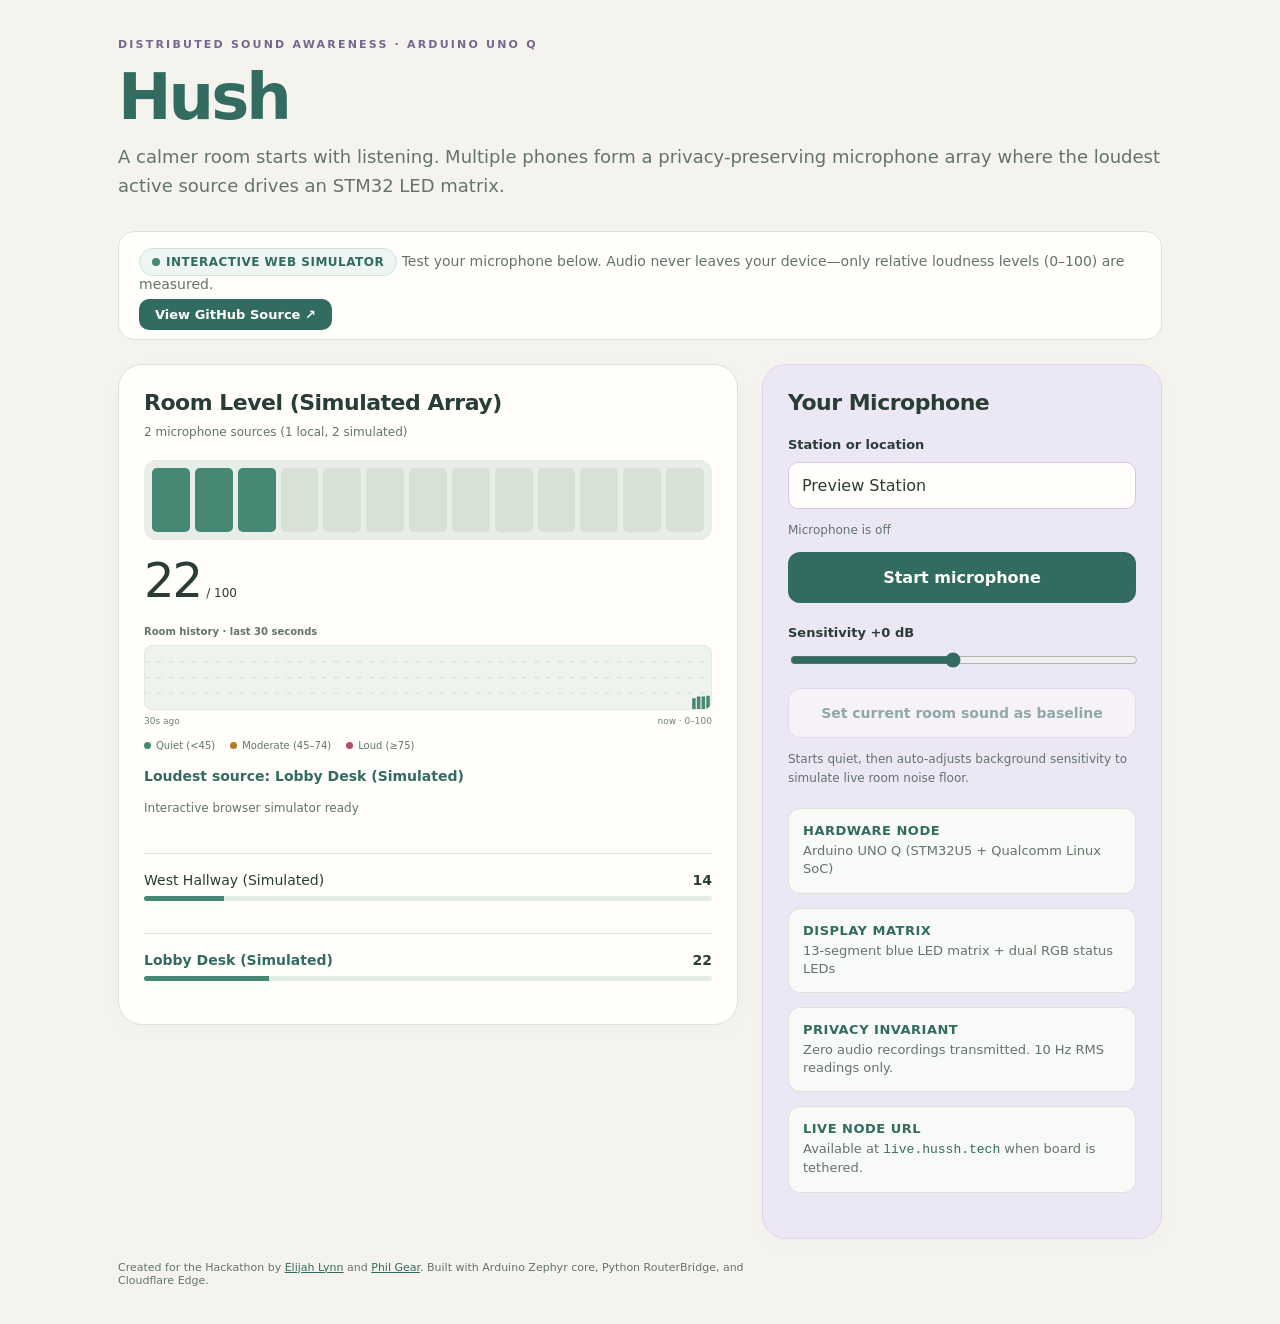
==== assets/preview.html @ 94e16d0d "feat(infra): add web preview simulator, Porkbun DNS automation, and cross-platform verification" ====
<!doctype html>
<html lang="en">
<head>
  <meta charset="utf-8">
  <meta name="viewport" content="width=device-width,initial-scale=1">
  <title>Hush · Distributed Sound-Awareness Array</title>
  <meta name="description" content="A distributed sound-awareness dashboard and microphone array built for the Arduino UNO Q.">
  <meta name="theme-color" content="#f5f3ed">
  <link rel="stylesheet" href="hush.css">
  <style>
    .banner {
      background: var(--surface);
      border: 1px solid var(--line);
      border-radius: 16px;
      padding: 16px 20px;
      margin-bottom: 24px;
      display: flex;
      flex-wrap: wrap;
      align-items: center;
      justify-content: space-between;
      gap: 12px;
    }
    .banner-text {
      font-size: 14px;
      color: var(--muted);
    }
    .banner-badge {
      display: inline-flex;
      align-items: center;
      gap: 6px;
      padding: 6px 12px;
      border-radius: 999px;
      font-size: 12px;
      font-weight: 700;
      text-transform: uppercase;
      letter-spacing: 0.5px;
      background: #eef5f2;
      color: var(--primary);
      border: 1px solid #d0e4dc;
    }
    .banner-badge i {
      width: 8px;
      height: 8px;
      border-radius: 50%;
      background: var(--quiet);
      display: inline-block;
    }
    .banner a.btn-link {
      background: var(--primary);
      color: #fffefa;
      padding: 8px 16px;
      border-radius: 10px;
      text-decoration: none;
      font-size: 13px;
      font-weight: 600;
      transition: background 0.15s ease;
    }
    .banner a.btn-link:hover {
      background: #28594f;
    }
    .spec-grid {
      display: grid;
      grid-template-columns: repeat(auto-fit, minmax(200px, 1fr));
      gap: 14px;
      margin: 20px 0;
    }
    .spec-box {
      background: #f8faf7;
      border: 1px solid var(--line);
      border-radius: 12px;
      padding: 14px;
    }
    .spec-box b {
      display: block;
      color: var(--primary);
      font-size: 13px;
      margin-bottom: 4px;
      text-transform: uppercase;
      letter-spacing: 0.5px;
    }
    .spec-box p {
      font-size: 13px;
      margin: 0;
      line-height: 1.4;
    }
  </style>
</head>
<body>
  <header>
    <div class="tag">Distributed Sound Awareness · Arduino UNO Q</div>
    <h1>Hush</h1>
    <p>A calmer room starts with listening. Multiple phones form a privacy-preserving microphone array where the loudest active source drives an STM32 LED matrix.</p>
  </header>

  <div class="banner">
    <div class="banner-text">
      <span class="banner-badge"><i></i> Interactive Web Simulator</span>
      Test your microphone below. Audio never leaves your device—only relative loudness levels (0–100) are measured.
    </div>
    <div>
      <a class="btn-link" href="https://github.com/philgear/hussh" target="_blank" rel="noopener">View GitHub Source ↗</a>
    </div>
  </div>

  <main class="layout">
    <div class="card">
      <h2>Room Level (Simulated Array)</h2>
      <p id="arrayCount">Local simulator active</p>
      <div id="loud" hidden>HUSH</div>
      <div class="meter" id="meter"></div>
      <div id="readingWrap">
        <span id="reading">—</span>
        <span class="small"> / 100</span>
      </div>
      <div id="roomHistory"></div>
      <div class="legend" aria-label="Sound level colors">
        <span><i></i>Quiet (&lt;45)</span>
        <span><i class="moderate"></i>Moderate (45–74)</span>
        <span><i class="loud"></i>Loud (&ge;75)</span>
      </div>
      <p id="location">Start a microphone to test the VU meter</p>
      <p id="status">Interactive browser simulator ready</p>
      <div id="sources"></div>
    </div>

    <div class="card mic-card">
      <h2>Your Microphone</h2>
      <label for="micName">Station or location</label>
      <input id="micName" type="text" maxlength="32" placeholder="e.g. Front desk" value="Preview Station" autocomplete="off">
      <p id="myLevel" class="small">Microphone is off</p>
      <button id="start">Start microphone</button>
      <p id="micError" class="small" role="alert" hidden></p>
      <label for="gain">Sensitivity <span id="gainLabel">+0 dB</span></label>
      <input id="gain" type="range" min="-35" max="40" value="0">
      <button id="calibrate" class="secondary" disabled>Set current room sound as baseline</button>
      <p id="calibrationStatus" class="small">Starts quiet, then auto-adjusts background sensitivity to simulate live room noise floor.</p>

      <div class="spec-grid">
        <div class="spec-box">
          <b>Hardware Node</b>
          <p>Arduino UNO Q (STM32U5 + Qualcomm Linux SoC)</p>
        </div>
        <div class="spec-box">
          <b>Display Matrix</b>
          <p>13-segment blue LED matrix + dual RGB status LEDs</p>
        </div>
        <div class="spec-box">
          <b>Privacy Invariant</b>
          <p>Zero audio recordings transmitted. 10 Hz RMS readings only.</p>
        </div>
        <div class="spec-box">
          <b>Live Node URL</b>
          <p>Available at <code style="color:var(--primary)">live.hussh.tech</code> when board is tethered.</p>
        </div>
      </div>
    </div>
  </main>

  <footer>
    Created for the Hackathon by <a href="https://github.com/ElijahLynn/hussh" style="color:var(--primary)">Elijah Lynn</a> and <a href="https://github.com/philgear/hussh" style="color:var(--primary)">Phil Gear</a>. Built with Arduino Zephyr core, Python RouterBridge, and Cloudflare Edge.
  </footer>

  <script src="preview.js"></script>
</body>
</html>
---- assets/hush.css ----
:root{color-scheme:light;--page:#f5f3ed;--surface:#fffefa;--ink:#293d37;--muted:#62746c;--primary:#326b60;--quiet:#468873;--moderate:#b77a25;--loud:#b64c65;--lavender:#ece7f4;--line:#dce3da;--chart-grid:#d3ddd5;font-family:'Avenir Next','Trebuchet MS',system-ui,sans-serif;background:var(--page);color:var(--ink)}
*{box-sizing:border-box}body{max-width:1100px;margin:auto;padding:38px 28px}header{margin:0 0 30px}.tag{color:#77668f;font-size:11px;font-weight:700;letter-spacing:2.2px;text-transform:uppercase}h1{font-size:64px;font-weight:750;letter-spacing:-3px;line-height:1;margin:14px 0;color:var(--primary)}header p{font-size:18px;margin:0}h2{font-size:22px;letter-spacing:-.5px;margin:0 0 8px}p{color:var(--muted);line-height:1.6}.layout{display:grid;grid-template-columns:minmax(0,1.55fr) minmax(280px,1fr);align-items:start;gap:24px}.card{background:var(--surface);border:1px solid var(--line);border-radius:24px;padding:25px;box-shadow:0 5px 24px #293d3705;min-width:0}.mic-card{background:var(--lavender);border-color:#ded5ec;position:sticky;top:24px}.meter{display:flex;gap:5px;height:80px;background:#e8eee7;border-radius:12px;padding:8px}.seg{flex:1;background:#d7e1d6;border-radius:5px}.on{background:var(--quiet)}.on.hot{background:var(--moderate)}button{border:0;border-radius:12px;background:var(--primary);color:#fffefa;font-weight:700;font-family:inherit;font-size:16px;padding:16px;width:100%;cursor:pointer;min-height:48px}button:hover{background:#28594f}button:focus-visible,input:focus-visible{outline:3px solid #9b87bc;outline-offset:3px}button:disabled{opacity:.5;cursor:default}button.secondary{background:#fffefa;color:var(--primary);border:1px solid #d5cbe5;margin-top:16px;font-size:14px;font-weight:600}input{width:100%;accent-color:var(--primary)}input[type=text]{background:#fffefa;border:1px solid #d2c8df;border-radius:10px;padding:13px;color:var(--ink);font:inherit;min-width:0}#status{min-height:40px;font-size:12px;margin-bottom:0}#reading{font-size:48px;letter-spacing:-2px;font-variant-numeric:tabular-nums}#readingWrap{margin:12px 0 18px}.small{font-size:12px}label{display:block;margin:22px 0 10px;font-size:13px;font-weight:600}[hidden]{display:none!important}#loud{font-size:clamp(64px,12vw,100px);font-weight:900;letter-spacing:1px;color:var(--loud);text-align:center}#location{color:var(--primary);font-size:14px;font-weight:600;overflow-wrap:anywhere;margin-bottom:4px}#arrayCount{font-size:12px;margin:0 0 18px}.source{display:grid;grid-template-columns:1fr 40px;gap:8px;padding:18px 0;border-top:1px solid var(--line);margin-top:14px}.source span{overflow-wrap:anywhere;font-size:14px}.source b{text-align:right;font-size:14px;font-variant-numeric:tabular-nums}.source.leading span{color:var(--primary);font-weight:700}.track{grid-column:1/-1;background:#e4ebe2;border-radius:4px;height:5px;overflow:hidden}.fill{height:100%;background:var(--quiet);transition:width .1s linear}.hint{padding:10px 0;margin:0}.history{grid-column:1/-1;min-width:0;margin:10px 0 2px}.history-caption{font-size:10px;font-weight:600;color:var(--muted);margin-bottom:8px}.history svg{display:block;width:100%;height:65px;background:#eff3ed;border:1px solid #e3e9df;border-radius:8px}.history-axis{display:flex;justify-content:space-between;font-size:9px;color:#718275;margin-top:6px}.source .history{margin-top:4px}.source .history svg{height:48px}.legend{display:flex;flex-wrap:wrap;gap:15px;font-size:10px;color:var(--muted);margin:14px 0 0}.legend span{display:flex;gap:5px;align-items:center}.legend i{height:7px;width:7px;border-radius:50%;background:var(--quiet)}.legend .moderate{background:var(--moderate)}.legend .loud{background:var(--loud)}footer{max-width:650px;margin:22px 0 0;font-size:11px;color:var(--muted)}#micError{color:var(--loud)}
@media(max-width:800px){body{padding:26px 18px}.layout{grid-template-columns:1fr}h1{font-size:54px}.mic-card{position:static}.card{padding:22px}.meter{height:70px}header{margin-bottom:24px}}
@media(prefers-reduced-motion:reduce){.fill{transition:none}}
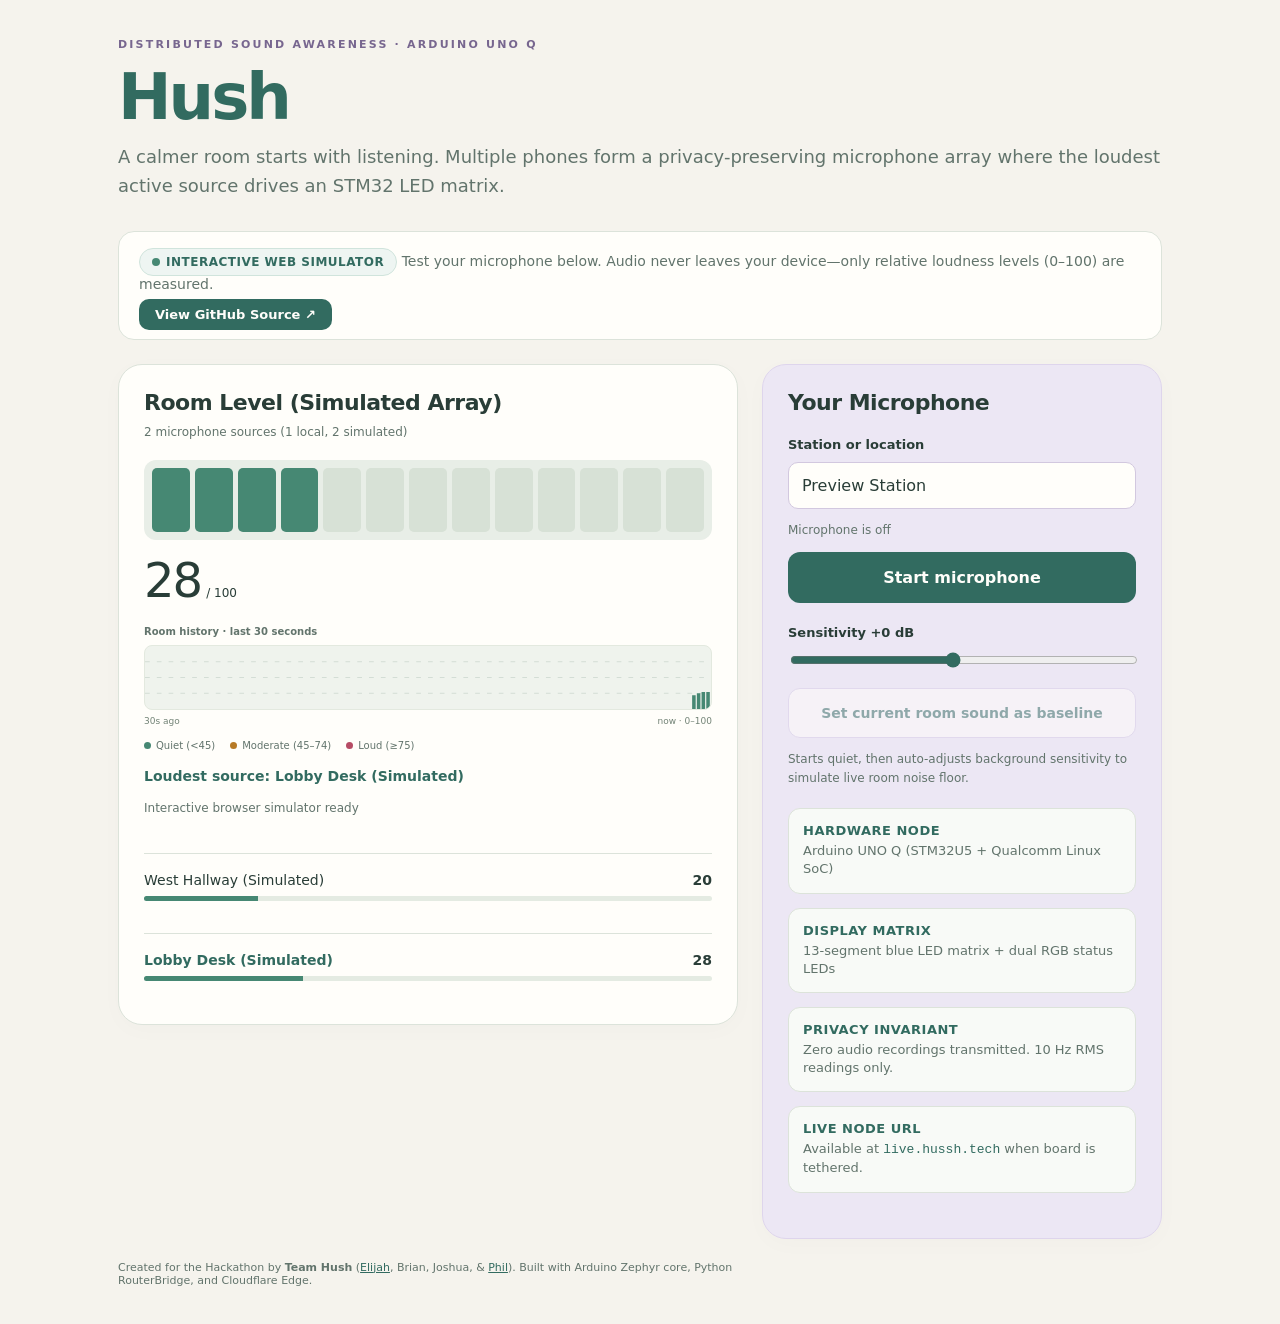
==== commit e7daee1c: "docs: credit Team Hush (Elijah, Brian, Joshua, & Phil) and update wake-lock permission policy" ====
--- a/assets/preview.html
+++ b/assets/preview.html
@@ -157,7 +157,7 @@
   </main>
 
   <footer>
-    Created for the Hackathon by <a href="https://github.com/ElijahLynn/hussh" style="color:var(--primary)">Elijah Lynn</a> and <a href="https://github.com/philgear/hussh" style="color:var(--primary)">Phil Gear</a>. Built with Arduino Zephyr core, Python RouterBridge, and Cloudflare Edge.
+    Created for the Hackathon by <strong>Team Hush</strong> (<a href="https://github.com/ElijahLynn/hussh" style="color:var(--primary)">Elijah</a>, Brian, Joshua, &amp; <a href="https://github.com/philgear/hussh" style="color:var(--primary)">Phil</a>). Built with Arduino Zephyr core, Python RouterBridge, and Cloudflare Edge.
   </footer>
 
   <script src="preview.js"></script>
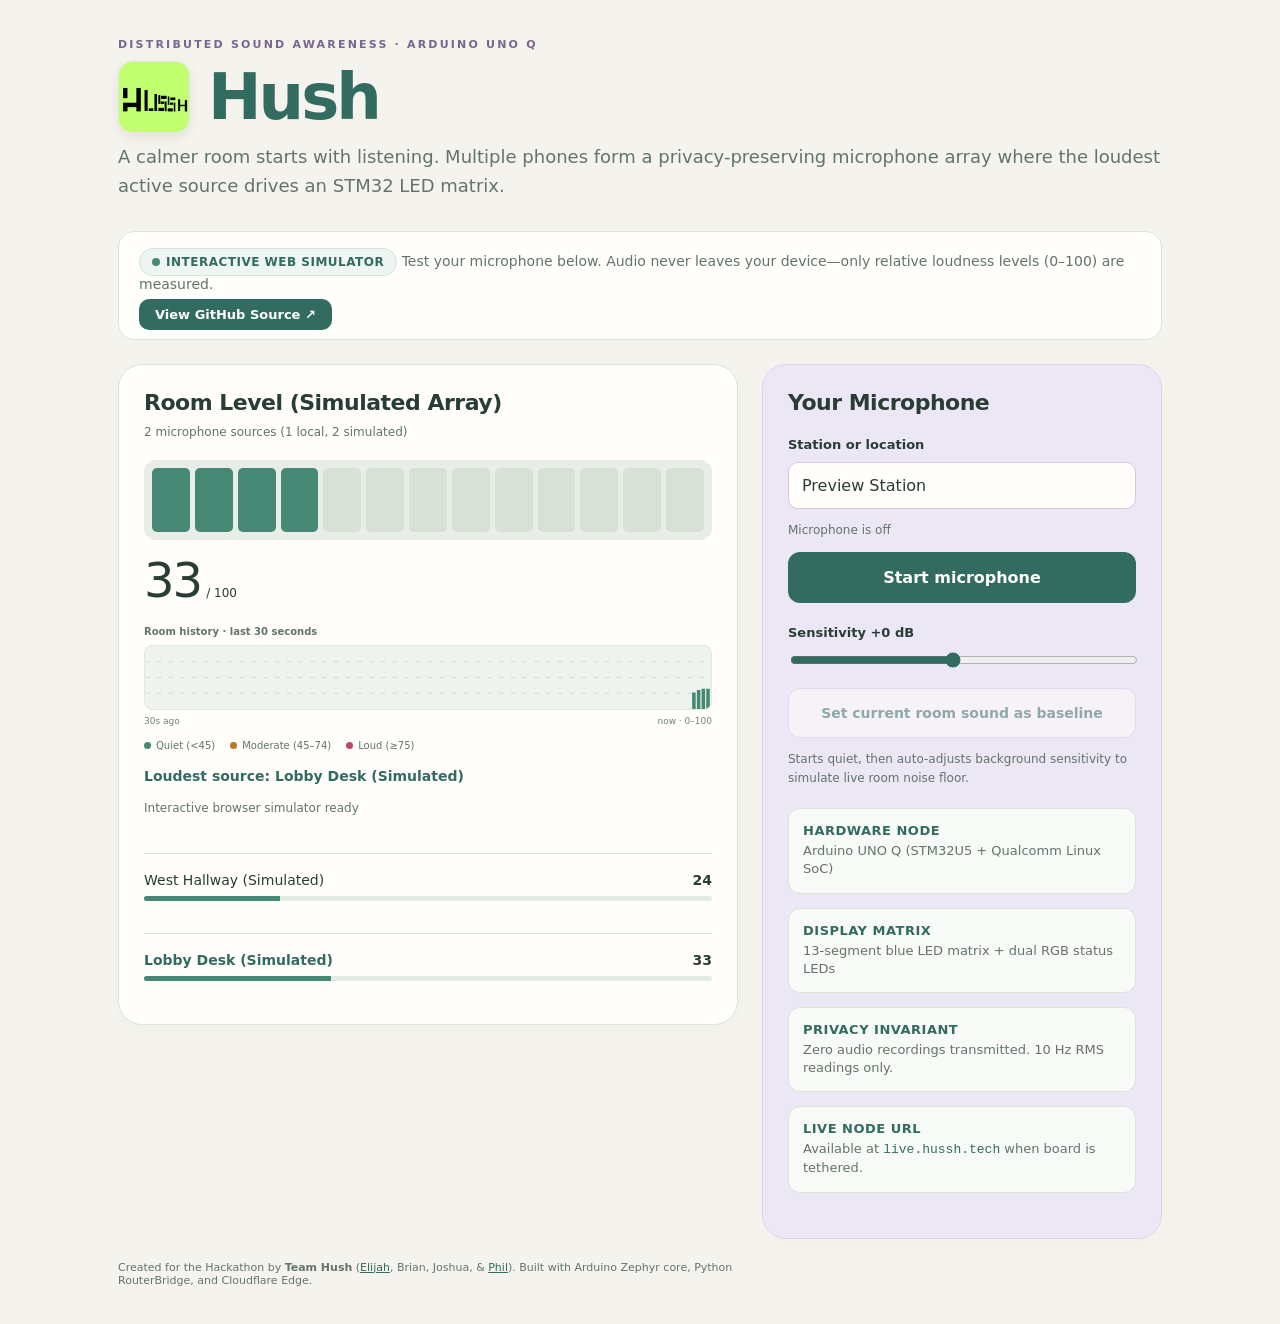
==== commit 846a0892: "feat(branding): add Elijah's matrix-inspired Hush logo to web UI & simulator" ====
--- a/assets/preview.html
+++ b/assets/preview.html
@@ -83,12 +83,28 @@
       margin: 0;
       line-height: 1.4;
     }
+    .brand-header {
+      display: flex;
+      align-items: center;
+      gap: 18px;
+    }
+    .brand-logo {
+      width: 72px;
+      height: 72px;
+      border-radius: 14px;
+      object-fit: cover;
+      box-shadow: 0 4px 12px rgba(0, 0, 0, 0.08);
+      border: 1px solid rgba(0, 0, 0, 0.06);
+    }
   </style>
 </head>
 <body>
   <header>
     <div class="tag">Distributed Sound Awareness · Arduino UNO Q</div>
-    <h1>Hush</h1>
+    <div class="brand-header">
+      <img src="hush-logo.webp" alt="Hush Logo" class="brand-logo" width="72" height="72">
+      <h1>Hush</h1>
+    </div>
     <p>A calmer room starts with listening. Multiple phones form a privacy-preserving microphone array where the loudest active source drives an STM32 LED matrix.</p>
   </header>
 
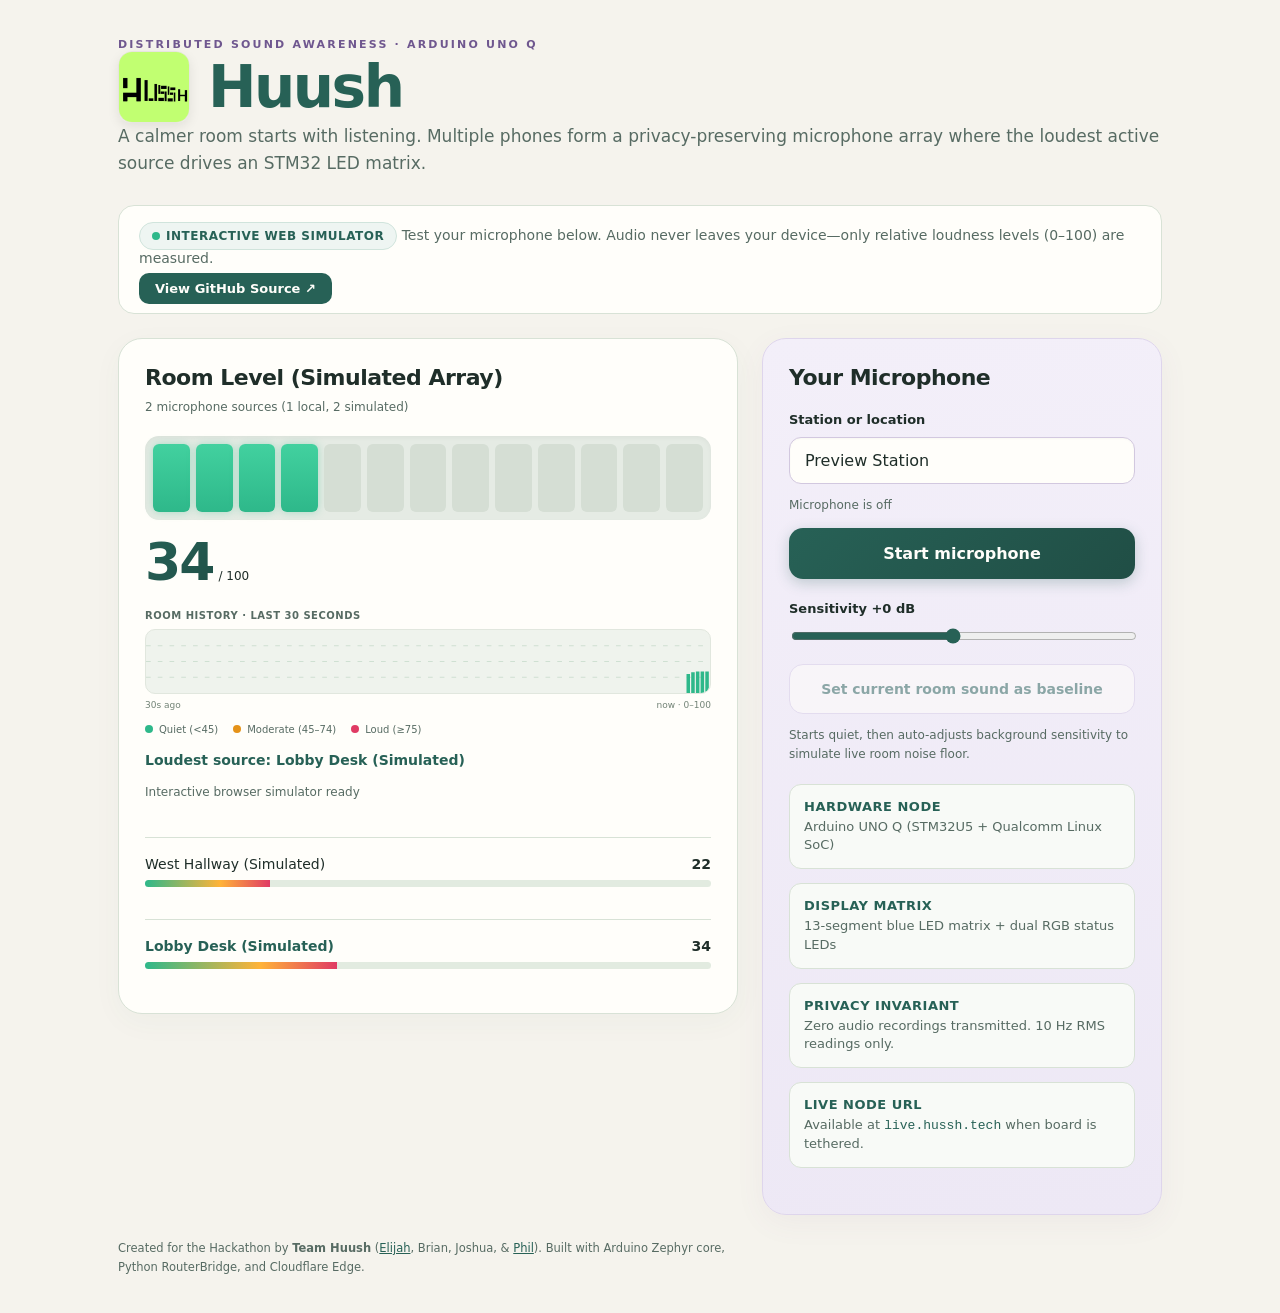
==== commit 475b267b: "brand: update dashboard to Huush and preserve Team Huush credits" ====
--- a/assets/preview.html
+++ b/assets/preview.html
@@ -3,7 +3,7 @@
 <head>
   <meta charset="utf-8">
   <meta name="viewport" content="width=device-width,initial-scale=1">
-  <title>Hush · Distributed Sound-Awareness Array</title>
+  <title>Huush · Distributed Sound-Awareness Array</title>
   <meta name="description" content="A distributed sound-awareness dashboard and microphone array built for the Arduino UNO Q.">
   <meta name="theme-color" content="#f5f3ed">
   <link rel="stylesheet" href="hush.css">
@@ -102,8 +102,8 @@
   <header>
     <div class="tag">Distributed Sound Awareness · Arduino UNO Q</div>
     <div class="brand-header">
-      <img src="hush-logo.webp" alt="Hush Logo" class="brand-logo" width="72" height="72">
-      <h1>Hush</h1>
+      <img src="hush-logo.webp" alt="Huush Logo" class="brand-logo" width="72" height="72">
+      <h1>Huush</h1>
     </div>
     <p>A calmer room starts with listening. Multiple phones form a privacy-preserving microphone array where the loudest active source drives an STM32 LED matrix.</p>
   </header>
@@ -173,7 +173,7 @@
   </main>
 
   <footer>
-    Created for the Hackathon by <strong>Team Hush</strong> (<a href="https://github.com/ElijahLynn/hussh" style="color:var(--primary)">Elijah</a>, Brian, Joshua, &amp; <a href="https://github.com/philgear/hussh" style="color:var(--primary)">Phil</a>). Built with Arduino Zephyr core, Python RouterBridge, and Cloudflare Edge.
+    Created for the Hackathon by <strong>Team Huush</strong> (<a href="https://github.com/ElijahLynn/hussh" style="color:var(--primary)">Elijah</a>, Brian, Joshua, &amp; <a href="https://github.com/philgear/hussh" style="color:var(--primary)">Phil</a>). Built with Arduino Zephyr core, Python RouterBridge, and Cloudflare Edge.
   </footer>
 
   <script src="preview.js"></script>
--- a/assets/hush.css
+++ b/assets/hush.css
@@ -1,4 +1,252 @@
-:root{color-scheme:light;--page:#f5f3ed;--surface:#fffefa;--ink:#293d37;--muted:#62746c;--primary:#326b60;--quiet:#468873;--moderate:#b77a25;--loud:#b64c65;--lavender:#ece7f4;--line:#dce3da;--chart-grid:#d3ddd5;font-family:'Avenir Next','Trebuchet MS',system-ui,sans-serif;background:var(--page);color:var(--ink)}
-*{box-sizing:border-box}body{max-width:1100px;margin:auto;padding:38px 28px}header{margin:0 0 30px}.tag{color:#77668f;font-size:11px;font-weight:700;letter-spacing:2.2px;text-transform:uppercase}h1{font-size:64px;font-weight:750;letter-spacing:-3px;line-height:1;margin:14px 0;color:var(--primary)}header p{font-size:18px;margin:0}h2{font-size:22px;letter-spacing:-.5px;margin:0 0 8px}p{color:var(--muted);line-height:1.6}.layout{display:grid;grid-template-columns:minmax(0,1.55fr) minmax(280px,1fr);align-items:start;gap:24px}.card{background:var(--surface);border:1px solid var(--line);border-radius:24px;padding:25px;box-shadow:0 5px 24px #293d3705;min-width:0}.mic-card{background:var(--lavender);border-color:#ded5ec;position:sticky;top:24px}.meter{display:flex;gap:5px;height:80px;background:#e8eee7;border-radius:12px;padding:8px}.seg{flex:1;background:#d7e1d6;border-radius:5px}.on{background:var(--quiet)}.on.hot{background:var(--moderate)}button{border:0;border-radius:12px;background:var(--primary);color:#fffefa;font-weight:700;font-family:inherit;font-size:16px;padding:16px;width:100%;cursor:pointer;min-height:48px}button:hover{background:#28594f}button:focus-visible,input:focus-visible{outline:3px solid #9b87bc;outline-offset:3px}button:disabled{opacity:.5;cursor:default}button.secondary{background:#fffefa;color:var(--primary);border:1px solid #d5cbe5;margin-top:16px;font-size:14px;font-weight:600}input{width:100%;accent-color:var(--primary)}input[type=text]{background:#fffefa;border:1px solid #d2c8df;border-radius:10px;padding:13px;color:var(--ink);font:inherit;min-width:0}#status{min-height:40px;font-size:12px;margin-bottom:0}#reading{font-size:48px;letter-spacing:-2px;font-variant-numeric:tabular-nums}#readingWrap{margin:12px 0 18px}.small{font-size:12px}label{display:block;margin:22px 0 10px;font-size:13px;font-weight:600}[hidden]{display:none!important}#loud{font-size:clamp(64px,12vw,100px);font-weight:900;letter-spacing:1px;color:var(--loud);text-align:center}#location{color:var(--primary);font-size:14px;font-weight:600;overflow-wrap:anywhere;margin-bottom:4px}#arrayCount{font-size:12px;margin:0 0 18px}.source{display:grid;grid-template-columns:1fr 40px;gap:8px;padding:18px 0;border-top:1px solid var(--line);margin-top:14px}.source span{overflow-wrap:anywhere;font-size:14px}.source b{text-align:right;font-size:14px;font-variant-numeric:tabular-nums}.source.leading span{color:var(--primary);font-weight:700}.track{grid-column:1/-1;background:#e4ebe2;border-radius:4px;height:5px;overflow:hidden}.fill{height:100%;background:var(--quiet);transition:width .1s linear}.hint{padding:10px 0;margin:0}.history{grid-column:1/-1;min-width:0;margin:10px 0 2px}.history-caption{font-size:10px;font-weight:600;color:var(--muted);margin-bottom:8px}.history svg{display:block;width:100%;height:65px;background:#eff3ed;border:1px solid #e3e9df;border-radius:8px}.history-axis{display:flex;justify-content:space-between;font-size:9px;color:#718275;margin-top:6px}.source .history{margin-top:4px}.source .history svg{height:48px}.legend{display:flex;flex-wrap:wrap;gap:15px;font-size:10px;color:var(--muted);margin:14px 0 0}.legend span{display:flex;gap:5px;align-items:center}.legend i{height:7px;width:7px;border-radius:50%;background:var(--quiet)}.legend .moderate{background:var(--moderate)}.legend .loud{background:var(--loud)}footer{max-width:650px;margin:22px 0 0;font-size:11px;color:var(--muted)}#micError{color:var(--loud)}
-@media(max-width:800px){body{padding:26px 18px}.layout{grid-template-columns:1fr}h1{font-size:54px}.mic-card{position:static}.card{padding:22px}.meter{height:70px}header{margin-bottom:24px}}
-@media(prefers-reduced-motion:reduce){.fill{transition:none}}
+:root{
+  color-scheme:light;
+  --page:#f5f3ed;
+  --surface:#fffefa;
+  --ink:#1f2e29;
+  --muted:#576b63;
+  --primary:#276156;
+  --primary-glow:#3cb397;
+  --quiet:#2eb88a;
+  --moderate:#e59218;
+  --loud:#e03b64;
+  --lavender:#ede8f5;
+  --line:#d8e2d6;
+  --chart-grid:#cfe0d2;
+  font-family:'Avenir Next','Trebuchet MS',system-ui,sans-serif;
+  background:var(--page);
+  color:var(--ink)
+}
+.skip-link{
+  position:absolute;
+  top:-60px;
+  left:20px;
+  background:var(--primary);
+  color:#fffefa;
+  padding:12px 18px;
+  border-radius:10px;
+  font-size:14px;
+  font-weight:700;
+  text-decoration:none;
+  z-index:999;
+  transition:top .2s ease
+}
+.skip-link:focus{top:16px;outline:3px solid #9b87bc}
+*{box-sizing:border-box}
+body{max-width:1100px;margin:auto;padding:38px 28px}
+header{margin:0 0 28px}
+.brand-lockup{
+  display:inline-flex;
+  align-items:center;
+  gap:16px;
+  margin:12px 0 10px;
+}
+.brand-pill{
+  display:inline-flex;
+  align-items:center;
+  justify-content:center;
+  width:56px;
+  height:56px;
+  border-radius:16px;
+  background:#b6f95c;
+  box-shadow:0 4px 16px rgba(182,249,92,.35),inset 0 1px 1px rgba(255,255,255,.8);
+  border:1px solid rgba(0,0,0,.06);
+  flex-shrink:0;
+  overflow:hidden;
+}
+.brand-pill img{
+  width:100%;
+  height:100%;
+  object-fit:cover;
+  display:block;
+}
+.tag{
+  color:#6f578f;
+  font-size:11px;
+  font-weight:700;
+  letter-spacing:2.2px;
+  text-transform:uppercase
+}
+h1{
+  font-size:58px;
+  font-weight:800;
+  letter-spacing:-2.5px;
+  line-height:1;
+  margin:0;
+  color:var(--primary)
+}
+header p{font-size:17px;margin:0}
+h2{font-size:22px;letter-spacing:-.5px;margin:0 0 8px}
+p{color:var(--muted);line-height:1.6}
+.layout{display:grid;grid-template-columns:minmax(0,1.55fr) minmax(280px,1fr);align-items:start;gap:24px}
+.card{
+  background:var(--surface);
+  border:1px solid var(--line);
+  border-radius:24px;
+  padding:26px;
+  box-shadow:0 8px 30px rgba(39,97,86,.04);
+  min-width:0
+}
+.mic-card{
+  background:linear-gradient(175deg, #f3eff9 0%, var(--lavender) 100%);
+  border-color:#ded5ec;
+  position:sticky;
+  top:24px;
+  box-shadow:0 8px 30px rgba(111,87,143,.06);
+}
+.meter{
+  display:flex;
+  gap:6px;
+  height:84px;
+  background:#e5ebe4;
+  border-radius:14px;
+  padding:8px;
+  box-shadow:inset 0 2px 5px rgba(0,0,0,.04);
+}
+.seg{
+  flex:1;
+  background:#d5ded4;
+  border-radius:6px;
+  transition:background .08s ease, transform .08s ease, box-shadow .08s ease;
+}
+.on{
+  background:linear-gradient(180deg, #42d19f 0%, var(--quiet) 100%);
+  box-shadow:0 0 8px rgba(46,184,138,.35);
+}
+.on.hot{
+  background:linear-gradient(180deg, #ffb338 0%, var(--moderate) 100%);
+  box-shadow:0 0 10px rgba(229,146,24,.4);
+}
+.seg:nth-child(n+11).on{
+  background:linear-gradient(180deg, #ff5c85 0%, var(--loud) 100%);
+  box-shadow:0 0 12px rgba(224,59,100,.5);
+}
+button{
+  border:0;
+  border-radius:14px;
+  background:linear-gradient(135deg, var(--primary) 0%, #204e45 100%);
+  color:#fffefa;
+  font-weight:700;
+  font-family:inherit;
+  font-size:16px;
+  padding:16px;
+  width:100%;
+  cursor:pointer;
+  min-height:50px;
+  box-shadow:0 4px 14px rgba(39,97,86,.25);
+  transition:transform .1s ease, box-shadow .15s ease, background .15s ease;
+}
+button:hover{
+  background:linear-gradient(135deg, #2e6f63 0%, #25594f 100%);
+  box-shadow:0 6px 18px rgba(39,97,86,.32);
+}
+button:active{transform:scale(.985)}
+button:focus-visible,input:focus-visible{outline:3px solid #9b87bc;outline-offset:3px}
+button:disabled{opacity:.5;cursor:default;box-shadow:none}
+button.secondary{
+  background:#fffefa;
+  color:var(--primary);
+  border:1px solid #d5cbe5;
+  margin-top:16px;
+  font-size:14px;
+  font-weight:600;
+  box-shadow:none;
+}
+button.secondary:hover{background:#f9f6fc}
+input{width:100%;accent-color:var(--primary)}
+input[type=text]{
+  background:#fffefa;
+  border:1px solid #d2c8df;
+  border-radius:12px;
+  padding:13px 15px;
+  color:var(--ink);
+  font:inherit;
+  min-width:0;
+  box-shadow:inset 0 1px 2px rgba(0,0,0,.03);
+}
+#status{min-height:40px;font-size:12px;margin-bottom:0}
+#reading{
+  font-size:52px;
+  font-weight:800;
+  letter-spacing:-2px;
+  font-variant-numeric:tabular-nums;
+  background:linear-gradient(135deg, var(--primary) 0%, #1f5047 100%);
+  -webkit-background-clip:text;
+  -webkit-text-fill-color:transparent;
+}
+#readingWrap{margin:12px 0 18px}
+.small{font-size:12px}
+label{display:block;margin:22px 0 10px;font-size:13px;font-weight:600}
+[hidden]{display:none!important}
+#loud{
+  font-size:clamp(64px,12vw,100px);
+  font-weight:900;
+  letter-spacing:1px;
+  color:var(--loud);
+  text-align:center;
+  text-shadow:0 0 24px rgba(224,59,100,.3);
+  animation:hushPulse .6s ease-in-out infinite alternate;
+}
+@keyframes hushPulse{
+  0%{transform:scale(1)}
+  100%{transform:scale(1.04)}
+}
+#location{color:var(--primary);font-size:14px;font-weight:700;overflow-wrap:anywhere;margin-bottom:4px}
+#arrayCount{font-size:12px;margin:0 0 18px}
+.source{
+  display:grid;
+  grid-template-columns:1fr 40px;
+  gap:8px;
+  padding:18px 0;
+  border-top:1px solid var(--line);
+  margin-top:14px
+}
+.source span{overflow-wrap:anywhere;font-size:14px}
+.source b{text-align:right;font-size:14px;font-variant-numeric:tabular-nums}
+.source.leading span{color:var(--primary);font-weight:800}
+.track{
+  grid-column:1/-1;
+  background:#e2ebe0;
+  border-radius:6px;
+  height:7px;
+  overflow:hidden
+}
+.fill{
+  height:100%;
+  background:linear-gradient(90deg, #2eb88a 0%, #ffb338 60%, #e03b64 100%);
+  transition:width .1s linear
+}
+.hint{padding:10px 0;margin:0}
+.history{grid-column:1/-1;min-width:0;margin:10px 0 2px}
+.history-caption{font-size:10px;font-weight:700;color:var(--muted);margin-bottom:8px;letter-spacing:.5px;text-transform:uppercase}
+.history svg{
+  display:block;
+  width:100%;
+  height:65px;
+  background:#eff3ed;
+  border:1px solid #e1e7de;
+  border-radius:10px
+}
+.history-axis{display:flex;justify-content:space-between;font-size:9px;color:#718275;margin-top:6px}
+.source .history{margin-top:4px}
+.source .history svg{height:48px}
+.legend{display:flex;flex-wrap:wrap;gap:15px;font-size:10px;color:var(--muted);margin:14px 0 0}
+.legend span{display:flex;gap:6px;align-items:center}
+.legend i{height:8px;width:8px;border-radius:50%;background:var(--quiet)}
+.legend .moderate{background:var(--moderate)}
+.legend .loud{background:var(--loud)}
+footer{max-width:650px;margin:24px 0 0;font-size:11.5px;color:var(--muted);line-height:1.6}
+#micError{color:var(--loud)}
+@media(max-width:800px){
+  body{padding:26px 18px}
+  .layout{grid-template-columns:1fr}
+  h1{font-size:46px}
+  .brand-pill{width:48px;height:48px;border-radius:13px}
+  .mic-card{position:static}
+  .card{padding:22px}
+  .meter{height:72px}
+  header{margin-bottom:24px}
+}
+@media(prefers-reduced-motion:reduce){
+  .fill{transition:none}
+  #loud{animation:none}
+}
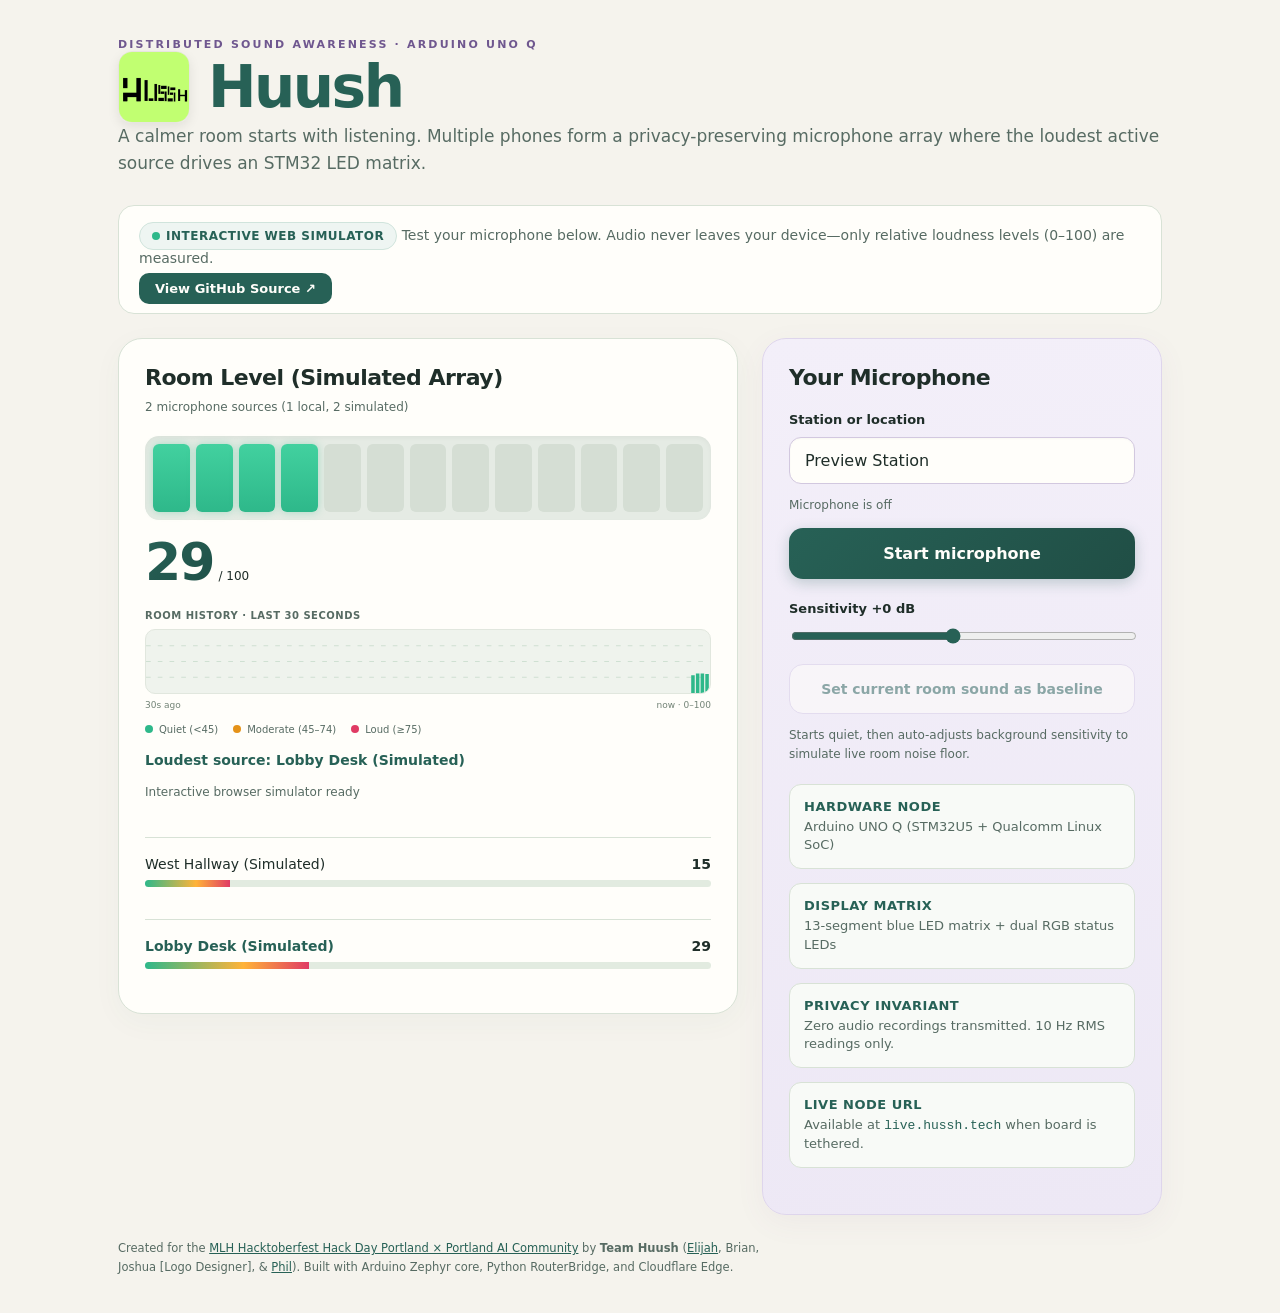
==== commit 4f9237bd: "feat(do): add DigitalOcean app spec, Gradient AI moderator, and MLH Hack Day documentation" ====
--- a/assets/preview.html
+++ b/assets/preview.html
@@ -173,7 +173,7 @@
   </main>
 
   <footer>
-    Created for the Hackathon by <strong>Team Huush</strong> (<a href="https://github.com/ElijahLynn/hussh" style="color:var(--primary)">Elijah</a>, Brian, Joshua, &amp; <a href="https://github.com/philgear/hussh" style="color:var(--primary)">Phil</a>). Built with Arduino Zephyr core, Python RouterBridge, and Cloudflare Edge.
+    Created for the <a href="https://www.mlh.com/events/hacktoberfest-hack-day-portland-x-portland-ai-community" style="color:var(--primary)" target="_blank" rel="noopener">MLH Hacktoberfest Hack Day Portland × Portland AI Community</a> by <strong>Team Huush</strong> (<a href="https://github.com/ElijahLynn/hussh" style="color:var(--primary)">Elijah</a>, Brian, Joshua [Logo Designer], &amp; <a href="https://github.com/philgear/hussh" style="color:var(--primary)">Phil</a>). Built with Arduino Zephyr core, Python RouterBridge, and Cloudflare Edge.
   </footer>
 
   <script src="preview.js"></script>
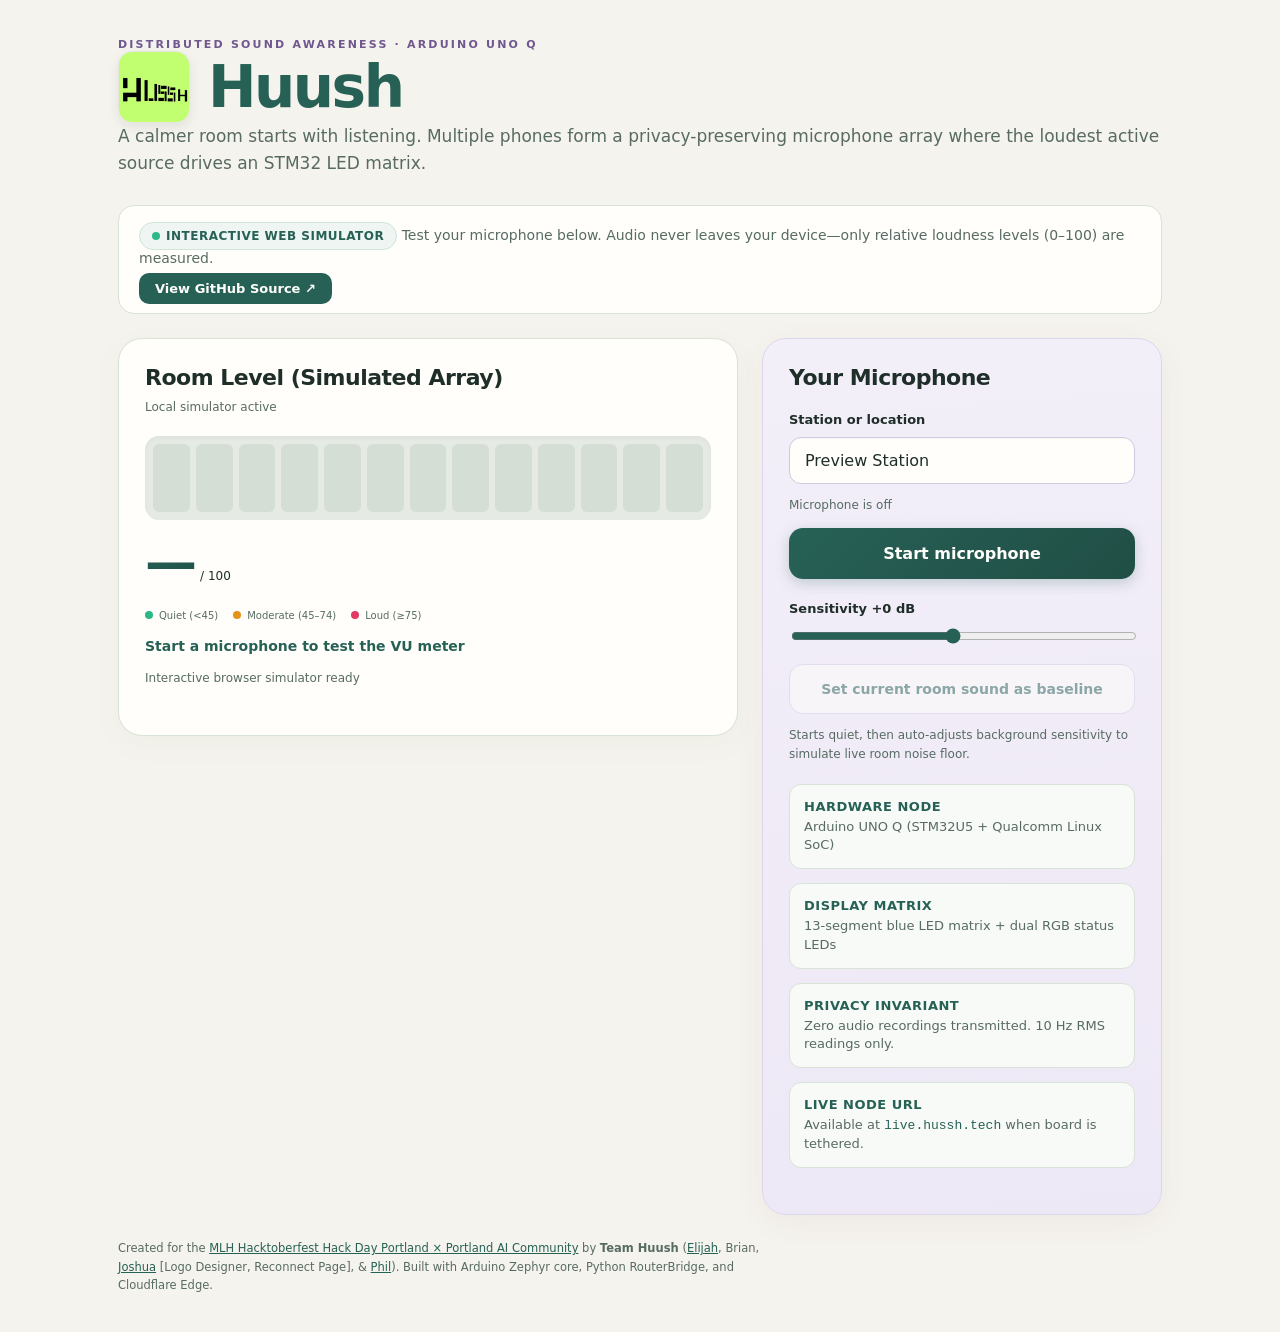
==== commit bf30ed4b: "docs(credits): add the reconnect page to Joshua's credit README and the simulator footer now credit " ====
--- a/assets/preview.html
+++ b/assets/preview.html
@@ -173,7 +173,7 @@
   </main>
 
   <footer>
-    Created for the <a href="https://www.mlh.com/events/hacktoberfest-hack-day-portland-x-portland-ai-community" style="color:var(--primary)" target="_blank" rel="noopener">MLH Hacktoberfest Hack Day Portland × Portland AI Community</a> by <strong>Team Huush</strong> (<a href="https://github.com/ElijahLynn/hussh" style="color:var(--primary)">Elijah</a>, Brian, Joshua [Logo Designer], &amp; <a href="https://github.com/philgear/hussh" style="color:var(--primary)">Phil</a>). Built with Arduino Zephyr core, Python RouterBridge, and Cloudflare Edge.
+    Created for the <a href="https://www.mlh.com/events/hacktoberfest-hack-day-portland-x-portland-ai-community" style="color:var(--primary)" target="_blank" rel="noopener">MLH Hacktoberfest Hack Day Portland × Portland AI Community</a> by <strong>Team Huush</strong> (<a href="https://github.com/ElijahLynn/hussh" style="color:var(--primary)">Elijah</a>, Brian, <a href="https://github.com/jax2dax" style="color:var(--primary)">Joshua</a> [Logo Designer, Reconnect Page], &amp; <a href="https://github.com/philgear/hussh" style="color:var(--primary)">Phil</a>). Built with Arduino Zephyr core, Python RouterBridge, and Cloudflare Edge.
   </footer>
 
   <script src="preview.js"></script>
